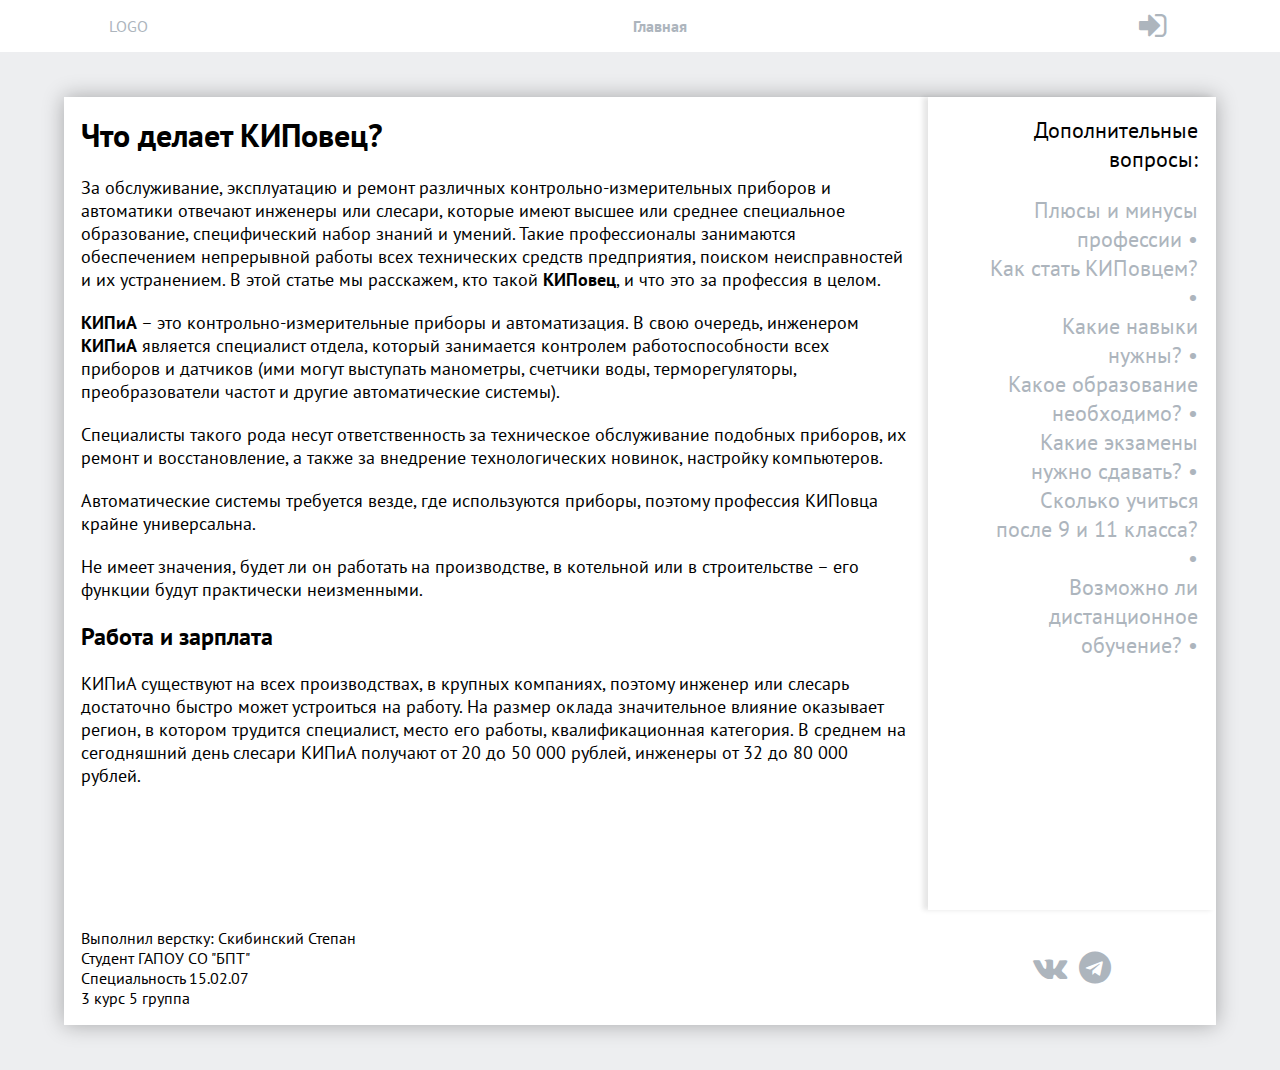
==== Newspaper/about_kip.html @ 5b09c6b0 "Add files via upload" ====
<!DOCTYPE html>
<html>
    <head>
        <title>Main screen</title>
        <link rel="stylesheet" href="css/main.css">
        <link rel="stylesheet" href="css/header.css">
        <link rel="stylesheet" href="https://stackpath.bootstrapcdn.com/font-awesome/4.7.0/css/font-awesome.min.css">
        <link rel="stylesheet" href="css/wrapper.css">
        <link rel="stylesheet" href="css/popup.css">
        <script src='js/main.js'></script>
        <script src='js/popup_window.js'></script>
    </head>
    <body>
        <!-- <div class="popup">
            <div class="popup_header">
                <div class="popup_title">TITLE</div>
                <div class="popup_closebtn"><i class="fa fa-times-circle-o fa-2x" aria-hidden="true"></i></div>
            </div>
            <div class="popup_iframe">
                <iframe src="index.html"></iframe>
            </div>
        </div> -->
        <div id="header">
            <div id="logo">LOGO</div>
            <div id="urls">
                <ul>
                    <li><a href="index.html">Главная</a></li>
                    <!-- <li><a href="#">Screen 2</a></li>
                    <li><a href="#">Screen 3</a></li>
                    <li><a href="#">Screen 4</a></li>
                    <li><a href="#">Screen 5</a></li> -->
                </ul>
            </div>
            <div id="loginToAcc"><i class="fa fa-sign-in fa-2x" aria-hidden="true"></i></div>
        </div>
        <div id="wrapper">
            <div class="article">
                <h1 style="margin: 0;">Что делает КИПовец?</h1>
                <br>
                <span>За обслуживание, эксплуатацию и ремонт различных контрольно-измерительных приборов и автоматики отвечают инженеры или слесари, которые имеют высшее или среднее специальное образование, специфический набор знаний и умений. Такие профессионалы занимаются обеспечением непрерывной работы всех технических средств предприятия, поиском неисправностей и их устранением. В этой статье мы расскажем, кто такой <b>КИПовец</b>, и что это за профессия в целом.</span>
                <br><br>
                <span><b>КИПиА</b> – это контрольно-измерительные приборы и автоматизация. В свою очередь, инженером <b>КИПиА</b> является специалист отдела, который занимается контролем работоспособности всех приборов и датчиков (ими могут выступать манометры, счетчики воды, терморегуляторы, преобразователи частот и другие автоматические системы).</span>
                <br><br>
                <span>Специалисты такого рода несут ответственность за техническое обслуживание подобных приборов, их ремонт и восстановление, а также за внедрение технологических новинок, настройку компьютеров.</span>
                <br><br>
                <span>Автоматические системы требуется везде, где используются приборы, поэтому профессия КИПовца крайне универсальна.</span>
                <br><br>
                <span>Не имеет значения, будет ли он работать на производстве, в котельной или в строительстве – его функции будут практически неизменными.</span>
                <h2>Работа и зарплата</h2>
                <span>КИПиА существуют на всех производствах, в крупных компаниях, поэтому инженер или слесарь достаточно быстро может устроиться на работу. На размер оклада значительное влияние оказывает регион, в котором трудится специалист, место его работы, квалификационная категория. В среднем на сегодняшний день слесари КИПиА получают от 20 до 50 000 рублей, инженеры от 32 до 80 000 рублей.</span>
                <br><br>
                <span></span>
                <br><br>
                <span></span>
                <br><br>
                <span></span>
            </div>
            <div class="exturls">
                <div class="title">Дополнительные вопросы:</div>
                <ul>
                    <li onclick="show_popup('Плюсы и минусы профессии','plusesandminuses.html')"><span>Плюсы и минусы профессии</span></li>
                    <li onclick="show_popup('Как стать КИПовцем?','kakstat.html')"><span>Как стать КИПовцем?</span></li>
                    <li onclick="show_popup('Какие навыки нужны?','kakienaviki.html')"><span>Какие навыки нужны?</span></li>
                    <li onclick="show_popup('Какое образование необходимо?','obrazovanie.html')"><span>Какое образование необходимо?</span></li>
                    <li onclick="show_popup('Какие экзамены нужно сдавать?','exams.html')"><span>Какие экзамены нужно сдавать?</span></li>
                    <li onclick="show_popup('Сколько учиться после 9 и 11 класса?','skolkouchitsa.html')"><span>Сколько учиться после 9 и 11 класса?</span></li>
                    <li onclick="show_popup('Возможно ли дистанционное обучение?','distant.html')"><span>Возможно ли дистанционное обучение?</span></li>
                </ul>
            </div>
            <div id="footer">
                <div class="aboutme">
                    <span>
                        Выполнил верстку: Скибинский Степан<br>Студент ГАПОУ СО "БПТ"<br>Специальность 15.02.07<br>3 курс 5 группа
                    </span>
                </div>
            </div>
            <div id="footer_urls">
                <a href="https://vk.com/skiste"><i class="fa fa-vk fa-2x" style="padding-right: 1vw;" aria-hidden="true"></i></a>
                <a href="https://t.me/skiste"><i class="fa fa-telegram fa-2x" aria-hidden="true"></i></a>
            </div>
        </div>
    </body>
</html>
---- Newspaper/css/main.css ----
@import url('https://fonts.googleapis.com/css2?family=PT+Sans:wght@400;700&display=swap');
:root{
    --bg-color: #edeef0;
    --lightprimary: #447bba;
    --darkprimary: #5181b8;
    --primarytextcolor: #adb5bd;
}
*{
    font-family: 'PT Sans', sans-serif;
}
body{
    margin: 0;
    padding: 0;
    background: var(--bg-color);
}
a.visited{
    text-decoration: none;
    color: black;
}
a{
    text-decoration: none;
    color: black;
}
---- Newspaper/css/header.css ----
#header{
    background-color: #ffffff;
    display: grid;
    grid-template-columns: 1fr 3fr 1fr;
    grid-template-rows: 1fr;
    min-height: 5vh;
}
#header > div{
    display: flex;
    align-items: center;
    justify-content: center;
    color: var(--primarytextcolor);
}
#header > #urls > ul{
    position: relative;
}
#header > #loginToAcc > i:not(:hover){
    transition: .4s;
}
#header > #loginToAcc > i:hover{
    color: black;
    cursor: pointer;
    transition: .4s;
    transform: scale(1.1);
}
#header > #urls > ul > li{
    display: inline;
    font-size: 1em;
    font-weight: 900;
    width: 100%;
    height: 100%;
    transition: .4s;
}
#header > #urls > ul > li:hover > a{
    color: black;
    transition: .4s;
}
#header > #urls > ul > li:not(:hover) > a{
    color: var(--primarytextcolor);
    transition: .4s;
}
#header > #urls > ul > li:not(:last-child){
    margin-right: 50px;
}
#header > #urls > ul > li > a.visited, #header > #urls > ul > li > a{
    color: var(--primarytextcolor);
    text-decoration: none;
}
---- Newspaper/css/wrapper.css ----
#wrapper{
    background: white;
    width: 90%;
    margin-top: 5vh;
    left: 5%;
    min-height: 50vh;
    position: relative;
    display: grid;
    grid-template-columns: 3fr 1fr;
    grid-template-rows: 1fr;
    box-shadow: 0 0 20px rgba(0, 0, 0,.3);
    margin-bottom: 5vh;
}
.mainnews{padding: 2vh;}
.mainnews > h1{
    margin: 0;
    padding: 0;
}
.mainnews > .blockWithNews{
    padding: 10px;
    padding-left: 0;
    display: grid;
    grid-template-columns: 1.5fr 3fr;
    min-height: 10vh;
    max-height: 50vh;
    border-bottom: 1px solid rgba(0, 0, 0, .1);
}
.WithRightImg{
    grid-template-columns: 3fr 1.5fr !important;
}
.WithRightImg .text{
    text-align: right;
    padding-right: 2vw;
    margin-left: 0 !important;
}
.mainnews > .blockWithNews > .img{
    position: relative;
}
.mainnews > .blockWithNews > .img > img{
    width: 100%;
    transition: .4s;
    /* max-height: 50%; */
    object-fit: cover;
}
.mainnews > .blockWithNews > .img > img:hover{
    transform: scale(1.1);
    outline: 3px black dashed;
    transition: .4s;
}
.mainnews > .blockWithNews > .text{
    margin-left: 5%;
    display: grid;
    grid-template-columns: 1fr;
    grid-template-rows: .1fr 1fr .1fr;
}
.mainnews > .blockWithNews > .text > .title{
    font-size: 1.4em;
}
.mainnews > .blockWithNews > .text > .title > a.visited,.mainnews > .blockWithNews > .text > .title > a{
    text-decoration: none;
    color: black;
}
.mainnews > .blockWithNews > .text > .url > a.visited,.mainnews > .blockWithNews > .text > .url > a{
    color: var(--darkprimary);
}
.exturls{
    box-shadow: -5px 0 5px rgba(0, 0, 0,.1);
    text-align: right;
    padding: 2vh;
    font-size: 1.4em;
}
.exturls > ul{
    list-style-type: none;
}
.exturls > ul > li > span{
    user-select: none;
    cursor: pointer;
    color: var(--primarytextcolor);
}
.exturls > ul > li:hover > span{
    color: black;
    transition: .4s;
}
.exturls > ul > li:hover:after{
    color: black;
    transition: .4s;
}
.exturls > ul > li:not(:hover):after{transition: .4s;}

.exturls > ul > li:not(:hover) > span{transition: .4s;}
.exturls > ul > li:after{
    content: ' •';
    color: var(--primarytextcolor);
}
.article{
    padding: 2%;
}
.article span{
    font-size: 1.1em;
}
#footer{
    padding: 2%;
    display: grid;
    grid-template-columns: 1fr 1fr;
}
#footer_urls{
    display: flex;
    justify-content: center;
    align-items: center;
}
#footer_urls > a{color: var(--primarytextcolor) !important;}
#footer_urls > a > i:not(:hover){transition: .4s;}
#footer_urls > a > i:hover{
    color: black;
    transition: .4s;
    transform: scale(1.2) translateY(-26%);
}
---- Newspaper/css/popup.css ----
.popup{
    display: grid;
    grid-template-rows: .3fr 3fr;
    position: absolute;
    width: 90vw;
    height: 90vh;
    background-color: white;
    z-index: 9999;
    margin-left: 5vw;
    margin-top: 5vh;
    box-shadow: 0 0 10px rgba(0, 0, 0, .6);
    animation: showpopup .5s ease-in-out forwards;
}
.popup_remove{
    animation: removepopup .5s ease-in-out forwards !important;
}
@keyframes showpopup {
    0%{transform: scale(0);}
    100%{transform: scale(1);}
}
@keyframes removepopup {
    0%{transform: scale(1);}
    100%{transform: scale(0);}
}
.popup > .popup_header{
    display: grid;
    grid-template-columns: 3fr 1fr;
}
.popup > .popup_header > .popup_title,.popup > .popup_header > .popup_closebtn{
    display: flex;
    /* justify-content: center; */
    padding: 1%;
    font-size: 2em;
    font-weight: 900;
    align-items: center;
}
.popup > .popup_header > .popup_closebtn{
    justify-content: right;
    font-size: 1.5em;
    transform: scale(.9);
}
.popup > .popup_header > .popup_closebtn > i:hover{
    transform: rotate(360deg);
    transition: .5s;
}
.popup > .popup_header > .popup_closebtn > i:not(:hover){transition: .5s;}
.popup > .popup_iframe{
    padding: 1%;
}
.popup > .popup_iframe > iframe{
    width: 100%;
    height: 100%;
    border: none;
}
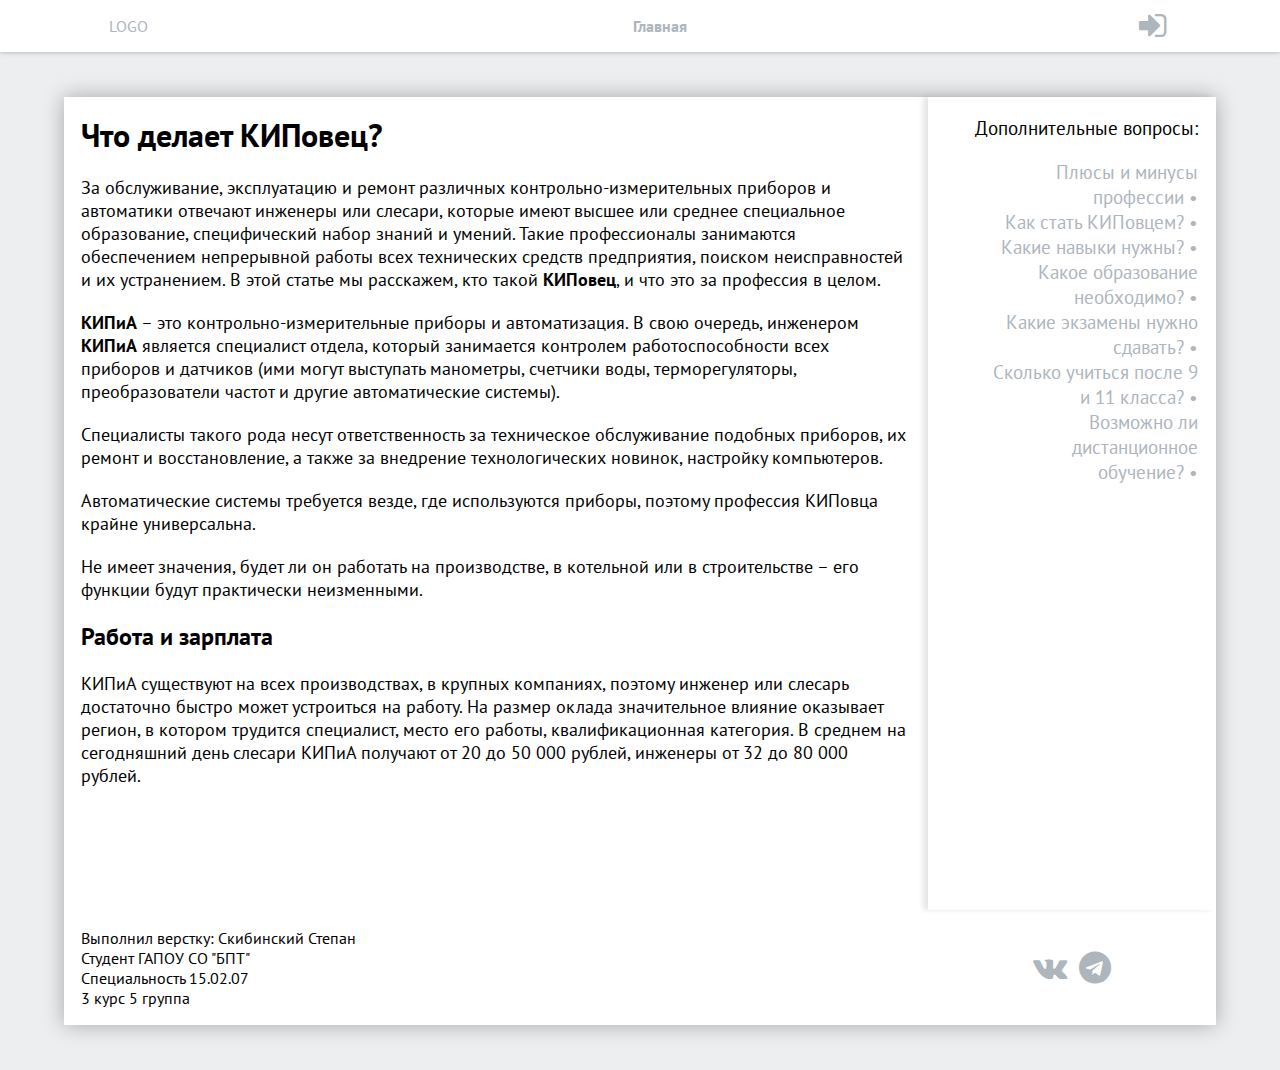
==== commit 5d8563ad: "Added login form" ====
--- a/Newspaper/about_kip.html
+++ b/Newspaper/about_kip.html
@@ -7,8 +7,10 @@
         <link rel="stylesheet" href="https://stackpath.bootstrapcdn.com/font-awesome/4.7.0/css/font-awesome.min.css">
         <link rel="stylesheet" href="css/wrapper.css">
         <link rel="stylesheet" href="css/popup.css">
+        <link rel="stylesheet" href="css/login.css">
         <script src='js/main.js'></script>
         <script src='js/popup_window.js'></script>
+        <script src='js/login.js'></script>
     </head>
     <body>
         <!-- <div class="popup">
@@ -31,7 +33,7 @@
                     <li><a href="#">Screen 5</a></li> -->
                 </ul>
             </div>
-            <div id="loginToAcc"><i class="fa fa-sign-in fa-2x" aria-hidden="true"></i></div>
+            <div id="loginToAcc"><i class="fa fa-sign-in fa-2x" aria-hidden="true" onclick="showloginpopup()"></i></div>
         </div>
         <div id="wrapper">
             <div class="article">
--- a/Newspaper/css/header.css
+++ b/Newspaper/css/header.css
@@ -4,6 +4,7 @@
     grid-template-columns: 1fr 3fr 1fr;
     grid-template-rows: 1fr;
     min-height: 5vh;
+    box-shadow: 0 0 5px rgba(0, 0, 0, .3);
 }
 #header > div{
     display: flex;
@@ -22,6 +23,9 @@
     cursor: pointer;
     transition: .4s;
     transform: scale(1.1);
+}
+#header > #urls > ul > li.current > a{
+    color: black !important;
 }
 #header > #urls > ul > li{
     display: inline;
--- a/Newspaper/css/wrapper.css
+++ b/Newspaper/css/wrapper.css
@@ -44,7 +44,6 @@
 }
 .mainnews > .blockWithNews > .img > img:hover{
     transform: scale(1.1);
-    outline: 3px black dashed;
     transition: .4s;
 }
 .mainnews > .blockWithNews > .text{
@@ -67,7 +66,7 @@
     box-shadow: -5px 0 5px rgba(0, 0, 0,.1);
     text-align: right;
     padding: 2vh;
-    font-size: 1.4em;
+    font-size: 1.2em;
 }
 .exturls > ul{
     list-style-type: none;
@@ -95,8 +94,21 @@
 .article{
     padding: 2%;
 }
-.article span{
+.article > span, .article > p{
     font-size: 1.1em;
+}
+.article > figure{
+    text-align: center;
+}
+.article > figure > figcaption{
+    color: var(--primarytextcolor);
+}
+.article > figure:hover > figcaption{
+    color: black;
+    transition: .4s;
+}
+.article > figure:not(:hover) > figcaption{
+    transition: .4s;
 }
 #footer{
     padding: 2%;
--- a/Newspaper/css/popup.css
+++ b/Newspaper/css/popup.css
@@ -1,7 +1,7 @@
 .popup{
     display: grid;
     grid-template-rows: .3fr 3fr;
-    position: absolute;
+    position: fixed;
     width: 90vw;
     height: 90vh;
     background-color: white;
--- a/Newspaper/css/login.css
+++ b/Newspaper/css/login.css
@@ -0,0 +1,87 @@
+#loginform{
+    width: 100vw;
+    height: 100vh;
+    position: fixed;
+    background-color: rgba(0, 0, 0, .3);
+    z-index: 10;
+    display: flex;
+    justify-content: center;
+    align-items: center;
+    animation: dark_background_login_form_show .4s ease-in-out forwards;
+}
+@keyframes dark_background_login_form_show {
+    0%{opacity: 0;}
+    100%{opacity: 1;}
+}
+@keyframes show_login_form {
+    0%{transform: translateY(-100vh); opacity: 0;}
+    100%{transform: translateY(0); opacity: 1;}
+}
+@keyframes remove_login_form {
+    0%{transform: translateY(0); opacity: 1;}
+    100%{transform: translateY(-100vh); opacity: 0;}
+}
+@keyframes dark_background_login_form_remove {
+    0%{opacity: 1;}
+    100%{opacity: 0;}
+}
+#loginform > .loginform{
+    background: white;
+    padding: 2%;
+    opacity:0;
+    animation: show_login_form .6s ease-in-out forwards;
+    animation-delay: .4s;
+}
+#loginform > .loginform > form{
+    display: flex;
+    flex-direction: column;
+}
+#loginform > .loginform > form > input, #loginform > .loginform > form > .login_header > label{
+    font-size: 1.3em;
+}
+#loginform > .loginform > form > .login_header {
+    display: grid;
+    grid-template-columns: 3fr .01fr;
+}
+#loginform > .loginform > form > .login_header > span > i{
+    text-align: right;
+    font-size: 1.6em;
+}
+#loginform > .loginform > form > .login_header > span > i:hover{
+    transform: rotate(45deg);
+    transition: .4s;
+}
+#loginform > .loginform > form > .login_header > span > i:not(:hover){
+    transition: .4s;
+}
+#loginform > .loginform > form > input[type='email'],#loginform > .loginform > form > input[type='password']{
+    margin-top: 10%;
+    outline: none;
+    border: none;
+    border-bottom: 1px solid var(--primarytextcolor);
+}
+#loginform > .loginform > form > input[type='email']:focus,#loginform > .loginform > form > input[type='password']:focus{
+    border-bottom: 1px solid black;
+    transition: .4s;
+}
+#loginform > .loginform > form > input[type='email']:not(:focus),#loginform > .loginform > form > input[type='password']:not(:focus){
+    transition: .4s;
+}
+
+#loginform > .loginform > form > input[type='submit']{
+    margin-top: 5%;
+    width: 50%;
+    align-self: center;
+    border-radius: 20px;
+    border: 1px solid var(--primarytextcolor);
+    cursor: pointer;
+    background: white;
+}
+#loginform > .loginform > form > input[type='submit']:hover{
+    width: 70%;
+    background-color: var(--primarytextcolor);
+    transition: .6s;
+}
+#loginform > .loginform > form > input[type='submit']:not(:hover){
+    transition: .6s;
+}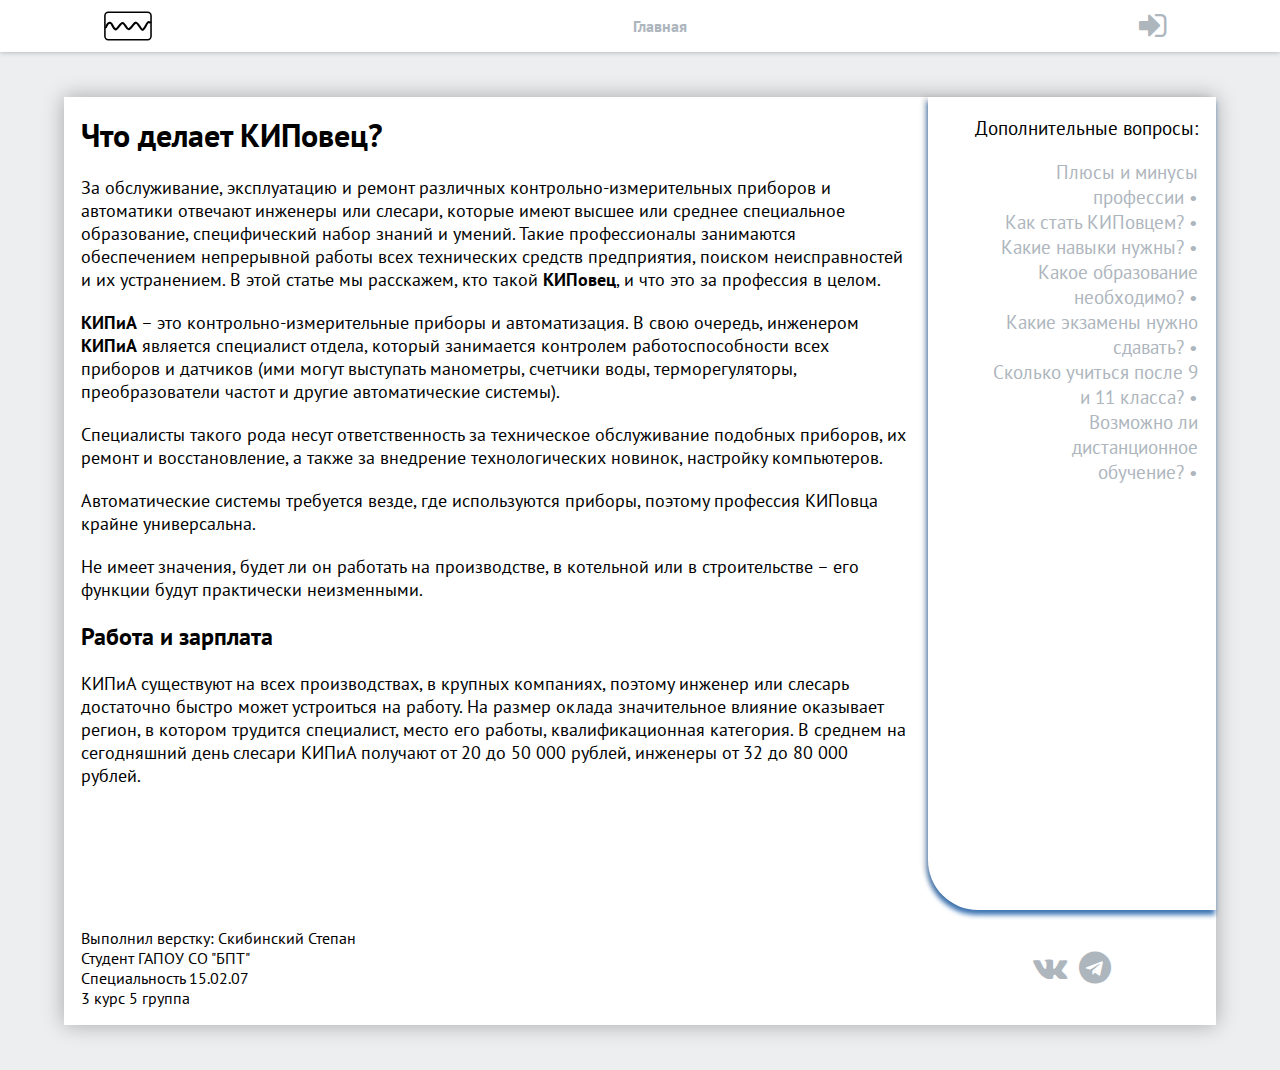
==== commit 45dd35fa: "More design" ====
--- a/Newspaper/about_kip.html
+++ b/Newspaper/about_kip.html
@@ -23,7 +23,7 @@
             </div>
         </div> -->
         <div id="header">
-            <div id="logo">LOGO</div>
+            <div id="logo"></div>
             <div id="urls">
                 <ul>
                     <li><a href="index.html">Главная</a></li>
@@ -77,7 +77,7 @@
                 </div>
             </div>
             <div id="footer_urls">
-                <a href="https://vk.com/skiste"><i class="fa fa-vk fa-2x" style="padding-right: 1vw;" aria-hidden="true"></i></a>
+                <a href="#"><i class="fa fa-vk fa-2x" style="padding-right: 1vw;" aria-hidden="true"></i></a>
                 <a href="https://t.me/skiste"><i class="fa fa-telegram fa-2x" aria-hidden="true"></i></a>
             </div>
         </div>
--- a/Newspaper/css/header.css
+++ b/Newspaper/css/header.css
@@ -24,8 +24,14 @@
     transition: .4s;
     transform: scale(1.1);
 }
+#header > #logo{
+    background: url(../media/logo.svg);
+    background-size: 100% 100%;
+    width: 100%;
+}
 #header > #urls > ul > li.current > a{
-    color: black !important;
+    color: var(--lightprimary) !important;
+    /* text-shadow: 0 0px 2px var(--lightprimary); */
 }
 #header > #urls > ul > li{
     display: inline;
@@ -36,7 +42,7 @@
     transition: .4s;
 }
 #header > #urls > ul > li:hover > a{
-    color: black;
+    color: var(--lightprimary);
     transition: .4s;
 }
 #header > #urls > ul > li:not(:hover) > a{
--- a/Newspaper/css/wrapper.css
+++ b/Newspaper/css/wrapper.css
@@ -20,18 +20,19 @@
     padding: 10px;
     padding-left: 0;
     display: grid;
+    position: relative;
     grid-template-columns: 1.5fr 3fr;
     min-height: 10vh;
     max-height: 50vh;
-    border-bottom: 1px solid rgba(0, 0, 0, .1);
+    /* border-bottom: 1px solid var(--lightprimary); */
 }
-.WithRightImg{
-    grid-template-columns: 3fr 1.5fr !important;
-}
-.WithRightImg .text{
-    text-align: right;
-    padding-right: 2vw;
-    margin-left: 0 !important;
+.blockWithNews::after{
+    content: '';
+    background: linear-gradient(transparent,var(--lightprimary),transparent);
+    width: 300%;
+    margin-top: 5px;
+    height: 5px;
+    opacity: .3;
 }
 .mainnews > .blockWithNews > .img{
     position: relative;
@@ -44,6 +45,8 @@
 }
 .mainnews > .blockWithNews > .img > img:hover{
     transform: scale(1.1);
+    box-shadow: 0 0 20px var(--darkprimary),0 0 10px var(--darkprimary);
+    border-radius: 50px;
     transition: .4s;
 }
 .mainnews > .blockWithNews > .text{
@@ -63,10 +66,19 @@
     color: var(--darkprimary);
 }
 .exturls{
-    box-shadow: -5px 0 5px rgba(0, 0, 0,.1);
+    box-shadow: -5px 0 5px rgba(0, 0, 0,.1), -1px 5px 5px var(--lightprimary);
+    border-bottom-left-radius: 50px;
     text-align: right;
     padding: 2vh;
     font-size: 1.2em;
+    background: white;
+}
+.exturls:hover{
+    transition: .4s;
+    box-shadow: -5px 0 5px rgba(0, 0, 0,.1), 0px 7px 20px var(--lightprimary);
+}
+.exturls:not(:hover){
+    transition: .4s;
 }
 .exturls > ul{
     list-style-type: none;
@@ -123,7 +135,10 @@
 #footer_urls > a{color: var(--primarytextcolor) !important;}
 #footer_urls > a > i:not(:hover){transition: .4s;}
 #footer_urls > a > i:hover{
-    color: black;
+    color: var(--lightprimary);
     transition: .4s;
     transform: scale(1.2) translateY(-26%);
+}
+#footer_urls > a > i.fa-telegram:hover{
+    color:#29a9eb;
 }--- a/Newspaper/css/popup.css
+++ b/Newspaper/css/popup.css
@@ -1,13 +1,32 @@
 .popup{
+    background: rgba(0, 0, 0, .6);
+    position: fixed;
+    width: 100vw;
+    height: 100vh;
+    z-index: 999;
+    display: flex;
+    justify-content: center;
+    align-items: center;
+    box-shadow: 0 0 3000px black;
+    animation: add_dark_popup .4s ease-in-out forwards;
+}
+@keyframes add_dark_popup {
+    from{background: transparent;}
+    to{background-color: rgba(0, 0, 0, .6);}
+}
+@keyframes remove_dark_popup {
+    from{background-color: rgba(0, 0, 0, .6);}
+    to{background: transparent; box-shadow: none;}
+}
+.popup_content{
     display: grid;
     grid-template-rows: .3fr 3fr;
-    position: fixed;
-    width: 90vw;
-    height: 90vh;
+    /* position: fixed; */
+    width: 50vw;
+    height: 70vh;
     background-color: white;
     z-index: 9999;
-    margin-left: 5vw;
-    margin-top: 5vh;
+    padding: 1%;
     box-shadow: 0 0 10px rgba(0, 0, 0, .6);
     animation: showpopup .5s ease-in-out forwards;
 }
@@ -15,18 +34,18 @@
     animation: removepopup .5s ease-in-out forwards !important;
 }
 @keyframes showpopup {
-    0%{transform: scale(0);}
-    100%{transform: scale(1);}
+    0%{transform: scale(0); opacity: 0;}
+    100%{transform: scale(1); opacity: 1;}
 }
 @keyframes removepopup {
-    0%{transform: scale(1);}
-    100%{transform: scale(0);}
+    0%{transform: scale(1);background-color: rgba(0, 0, 0, .6);opacity: 1;}
+    100%{transform: scale(0);background: transparent; box-shadow: none;opacity: 0;}
 }
-.popup > .popup_header{
+.popup_content > .popup_header{
     display: grid;
-    grid-template-columns: 3fr 1fr;
+    grid-template-columns: 3fr .1fr;
 }
-.popup > .popup_header > .popup_title,.popup > .popup_header > .popup_closebtn{
+.popup_content > .popup_header > .popup_title,.popup > .popup_header > .popup_closebtn{
     display: flex;
     /* justify-content: center; */
     padding: 1%;
@@ -35,19 +54,23 @@
     align-items: center;
 }
 .popup > .popup_header > .popup_closebtn{
+    text-align: right;
+}
+.popup_content > .popup_header > .popup_closebtn{
     justify-content: right;
     font-size: 1.5em;
     transform: scale(.9);
 }
-.popup > .popup_header > .popup_closebtn > i:hover{
+.popup_content > .popup_header > .popup_closebtn > i:hover{
     transform: rotate(360deg);
+    color: var(--lightprimary);
     transition: .5s;
 }
-.popup > .popup_header > .popup_closebtn > i:not(:hover){transition: .5s;}
-.popup > .popup_iframe{
+.popup_content > .popup_header > .popup_closebtn > i:not(:hover){transition: .5s;}
+.popup_content > .popup_iframe{
     padding: 1%;
 }
-.popup > .popup_iframe > iframe{
+.popup_content > .popup_iframe > iframe{
     width: 100%;
     height: 100%;
     border: none;
--- a/Newspaper/css/login.css
+++ b/Newspaper/css/login.css
@@ -49,6 +49,7 @@
 }
 #loginform > .loginform > form > .login_header > span > i:hover{
     transform: rotate(45deg);
+    color: var(--lightprimary);
     transition: .4s;
 }
 #loginform > .loginform > form > .login_header > span > i:not(:hover){
@@ -61,7 +62,7 @@
     border-bottom: 1px solid var(--primarytextcolor);
 }
 #loginform > .loginform > form > input[type='email']:focus,#loginform > .loginform > form > input[type='password']:focus{
-    border-bottom: 1px solid black;
+    border-bottom: 1px solid var(--lightprimary);
     transition: .4s;
 }
 #loginform > .loginform > form > input[type='email']:not(:focus),#loginform > .loginform > form > input[type='password']:not(:focus){
@@ -79,7 +80,8 @@
 }
 #loginform > .loginform > form > input[type='submit']:hover{
     width: 70%;
-    background-color: var(--primarytextcolor);
+    background-color: var(--lightprimary);
+    color: white;
     transition: .6s;
 }
 #loginform > .loginform > form > input[type='submit']:not(:hover){
